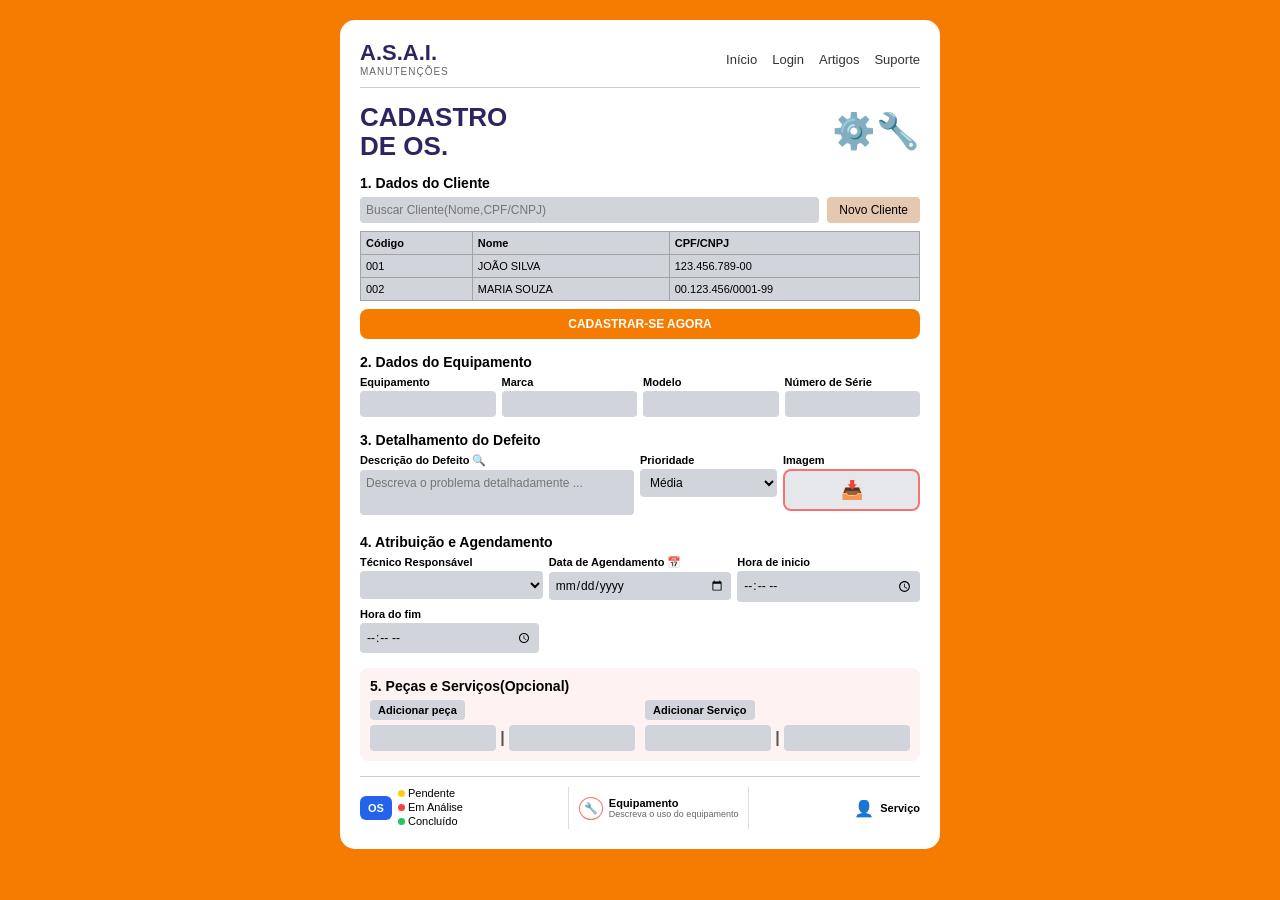
==== cadastro os/index.html @ ec94f160 "Atualizando nomes dos tecnicos no cadastro de OS" ====
<!DOCTYPE html>
<html lang="pt-br">
<head>
    <meta charset="UTF-8">
    <title>Cadastro de OS - ASAI Manutenções</title>
    <link rel="stylesheet" href="style.css">
</head>
<body>

    <div class="cartao">
        
        <!-- Topo da página -->
        <header>
            <div class="logo">
                <h1>A.S.A.I.</h1>
                <p>MANUTENÇÕES</p>
            </div>
            <ul class="menu">
                <li><a href="#">Início</a></li>
                <li><a href="#">Login</a></li>
                <li><a href="#">Artigos</a></li>
                <li><a href="#">Suporte</a></li>
            </ul>
        </header>

        <!-- Banner com Título -->
        <div class="banner">
            <h2>CADASTRO<br>DE OS.</h2>
            <div class="desenho-chave">⚙️🔧</div>
        </div>

        <!-- Bloco 1: Cliente -->
        <div class="secao">
            <h3>1. Dados do Cliente</h3>
            
            <div class="linha-busca">
                <input type="text" placeholder="Buscar Cliente(Nome,CPF/CNPJ)">
                <button type="button" class="btn-novo">Novo Cliente</button>
            </div>

            <table class="tabela">
                <thead>
                    <tr>
                        <th>Código</th>
                        <th>Nome</th>
                        <th>CPF/CNPJ</th>
                    </tr>
                </thead>
                <tbody>
                    <tr>
                        <td>001</td>
                        <td>JOÃO SILVA</td>
                        <td>123.456.789-00</td>
                    </tr>
                    <tr>
                        <td>002</td>
                        <td>MARIA SOUZA</td>
                        <td>00.123.456/0001-99</td>
                    </tr>
                </tbody>
            </table>

            <button type="button" class="btn-laranja">CADASTRAR-SE AGORA</button>
        </div>

        <!-- Bloco 2: Equipamento -->
        <div class="secao">
            <h3>2. Dados do Equipamento</h3>
            <div class="linha-4">
                <div class="campo">
                    <label>Equipamento</label>
                    <input type="text">
                </div>
                <div class="campo">
                    <label>Marca</label>
                    <input type="text">
                </div>
                <div class="campo">
                    <label>Modelo</label>
                    <input type="text">
                </div>
                <div class="campo">
                    <label>Número de Série</label>
                    <input type="text">
                </div>
            </div>
        </div>

        <!-- Bloco 3: Defeito -->
        <div class="secao">
            <h3>3. Detalhamento do Defeito</h3>
            <div class="linha-defeito">
                <div class="campo flex-2">
                    <label>Descrição do Defeito 🔍</label>
                    <textarea placeholder="Descreva o problema detalhadamente ..."></textarea>
                </div>
                <div class="campo">
                    <label>Prioridade</label>
                    <select>
                        <option>Baixa</option>
                        <option selected>Média</option>
                        <option>Alta</option>
                    </select>
                </div>
                <div class="campo">
                    <label>Imagem</label>
                    <div class="caixa-foto">📥</div>
                </div>
            </div>
        </div>

        <!-- Bloco 4: Agendamento -->
        <div class="secao">
            <h3>4. Atribuição e Agendamento</h3>
            <div class="linha-3">
                <div class="campo">
                    <label>Técnico Responsável</label>
                    <select>
                        <option value=""></option>
                        <option value="sofia">Sofia</option>
                        <option value="ananda">Ananda</option>
                        <option value="agnes">Agnes</option>
                        <option value="isabelli">Isabelli</option>
                    </select>
                </div>
                <div class="campo">
                    <label>Data de Agendamento 📅</label>
                    <input type="date">
                </div>
                <div class="campo">
                    <label>Hora de inicio</label>
                    <input type="time">
                </div>
            </div>
            <div class="campo campo-pequeno">
                <label>Hora do fim</label>
                <input type="time">
            </div>
        </div>

        <!-- Bloco 5: Peças e Serviços -->
        <div class="secao caixa-opcional">
            <h3>5. Peças e Serviços(Opcional)</h3>
            <div class="linha-2">
                <div>
                    <button type="button" class="btn-cinza">Adicionar peça</button>
                    <div class="campos-duplos">
                        <input type="text">
                        <span>|</span>
                        <input type="text">
                    </div>
                </div>
                <div>
                    <button type="button" class="btn-cinza">Adicionar Serviço</button>
                    <div class="campos-duplos">
                        <input type="text">
                        <span>|</span>
                        <input type="text">
                    </div>
                </div>
            </div>
        </div>

        <!-- Rodapé da página -->
        <footer>
            <div class="bloco-rodapé">
                <div class="quadrado-os">OS</div>
                <div class="legenda">
                    <p><span class="ponto amarelo"></span> Pendente</p>
                    <p><span class="ponto vermelho"></span> Em Análise</p>
                    <p><span class="ponto verde"></span> Concluído</p>
                </div>
            </div>

            <div class="bloco-rodapé border-lado">
                <div class="icone-redondo">🔧</div>
                <div>
                    <strong>Equipamento</strong>
                    <p class="txt-sub">Descreva o uso do equipamento</p>
                </div>
            </div>

            <div class="bloco-rodapé">
                <div class="icone-azul">👤</div>
                <div>
                    <strong>Serviço</strong>
                </div>
            </div>
        </footer>

    </div>

</body>
</html>
---- cadastro os/style.css ----
/* Reset básico de aluno */
* {
    margin: 0;
    padding: 0;
    box-sizing: border-box;
    font-family: Arial, sans-serif;
}

body {
    background-color: #f57c00;
    padding: 20px;
}

/* Container central */
.cartao {
    background-color: white;
    max-width: 600px;
    margin: 0 auto;
    padding: 20px;
    border-radius: 15px;
}

/* Header */
header {
    display: flex;
    justify-content: space-between;
    align-items: center;
    border-bottom: 1px solid #ccc;
    padding-bottom: 10px;
}

.logo h1 {
    color: #2b2661;
    font-size: 22px;
}

.logo p {
    font-size: 10px;
    color: #666;
    letter-spacing: 1px;
}

.menu {
    list-style: none;
    display: flex;
    gap: 15px;
}

.menu a {
    text-decoration: none;
    color: #333;
    font-size: 13px;
}

/* Banner */
.banner {
    display: flex;
    justify-content: space-between;
    align-items: center;
    margin: 15px 0;
}

.banner h2 {
    color: #2b2661;
    font-size: 26px;
    line-height: 1.1;
}

.desenho-chave {
    font-size: 35px;
}

/* Formulário e Seções */
.secao {
    margin-bottom: 15px;
}

.secao h3 {
    font-size: 14px;
    margin-bottom: 6px;
    color: #000;
}

label {
    display: block;
    font-size: 11px;
    font-weight: bold;
    margin-bottom: 3px;
}

input, select, textarea {
    width: 100%;
    background-color: #d1d5db;
    border: none;
    padding: 6px;
    border-radius: 4px;
    font-size: 12px;
}

textarea {
    height: 45px;
    resize: none;
}

/* Tabela e Clientes */
.linha-busca {
    display: flex;
    gap: 8px;
    margin-bottom: 8px;
}

.btn-novo {
    background-color: #e5c8b0;
    border: none;
    padding: 6px 12px;
    border-radius: 4px;
    font-size: 12px;
    cursor: pointer;
    white-space: nowrap;
}

.tabela {
    width: 100%;
    border-collapse: collapse;
    background-color: #d1d5db;
    font-size: 11px;
    margin-bottom: 8px;
}

.tabela th, .tabela td {
    border: 1px solid #a3a3a3;
    padding: 5px;
    text-align: left;
}

.btn-laranja {
    width: 100%;
    background-color: #f57c00;
    color: white;
    border: none;
    padding: 8px;
    font-weight: bold;
    font-size: 12px;
    border-radius: 8px;
    cursor: pointer;
}

/* Disposição dos Inputs (Grids / Flex) */
.linha-4 {
    display: flex;
    gap: 6px;
}

.linha-3 {
    display: flex;
    gap: 6px;
    margin-bottom: 6px;
}

.linha-2 {
    display: flex;
    gap: 10px;
}

.linha-2 > div {
    flex: 1;
}

.campo {
    flex: 1;
}

.campo-pequeno {
    width: 32%;
}

.linha-defeito {
    display: flex;
    gap: 6px;
}

.flex-2 {
    flex: 2;
}

.caixa-foto {
    background-color: #e5e7eb;
    border: 2px solid #f87171;
    border-radius: 8px;
    text-align: center;
    padding: 8px;
    font-size: 18px;
}

/* Peças e Serviços */
.caixa-opcional {
    background-color: #fef2f2;
    padding: 10px;
    border-radius: 8px;
}

.btn-cinza {
    background-color: #d1d5db;
    border: none;
    padding: 4px 8px;
    font-weight: bold;
    font-size: 11px;
    border-radius: 4px;
    margin-bottom: 5px;
    cursor: pointer;
}

.campos-duplos {
    display: flex;
    align-items: center;
    gap: 4px;
}

.campos-duplos span {
    font-weight: bold;
    color: #555;
}

/* Rodapé */
footer {
    display: flex;
    justify-content: space-between;
    border-top: 1px solid #ccc;
    padding-top: 10px;
    margin-top: 10px;
    font-size: 11px;
}

.bloco-rodapé {
    display: flex;
    align-items: center;
    gap: 6px;
}

.border-lado {
    border-left: 1px solid #ddd;
    border-right: 1px solid #ddd;
    padding: 0 10px;
}

.quadrado-os {
    background-color: #2563eb;
    color: white;
    font-weight: bold;
    padding: 6px 8px;
    border-radius: 6px;
}

.legenda p {
    margin-bottom: 2px;
}

.ponto {
    display: inline-block;
    width: 7px;
    height: 7px;
    border-radius: 50%;
}

.amarelo { background-color: #facc15; }
.vermelho { background-color: #ef4444; }
.verde { background-color: #22c55e; }

.icone-redondo {
    border: 1px solid #f87171;
    color: #ef4444;
    border-radius: 50%;
    padding: 4px;
}

.txt-sub {
    font-size: 9px;
    color: #666;
}

.icone-azul {
    color: #2563eb;
    font-size: 16px;
}
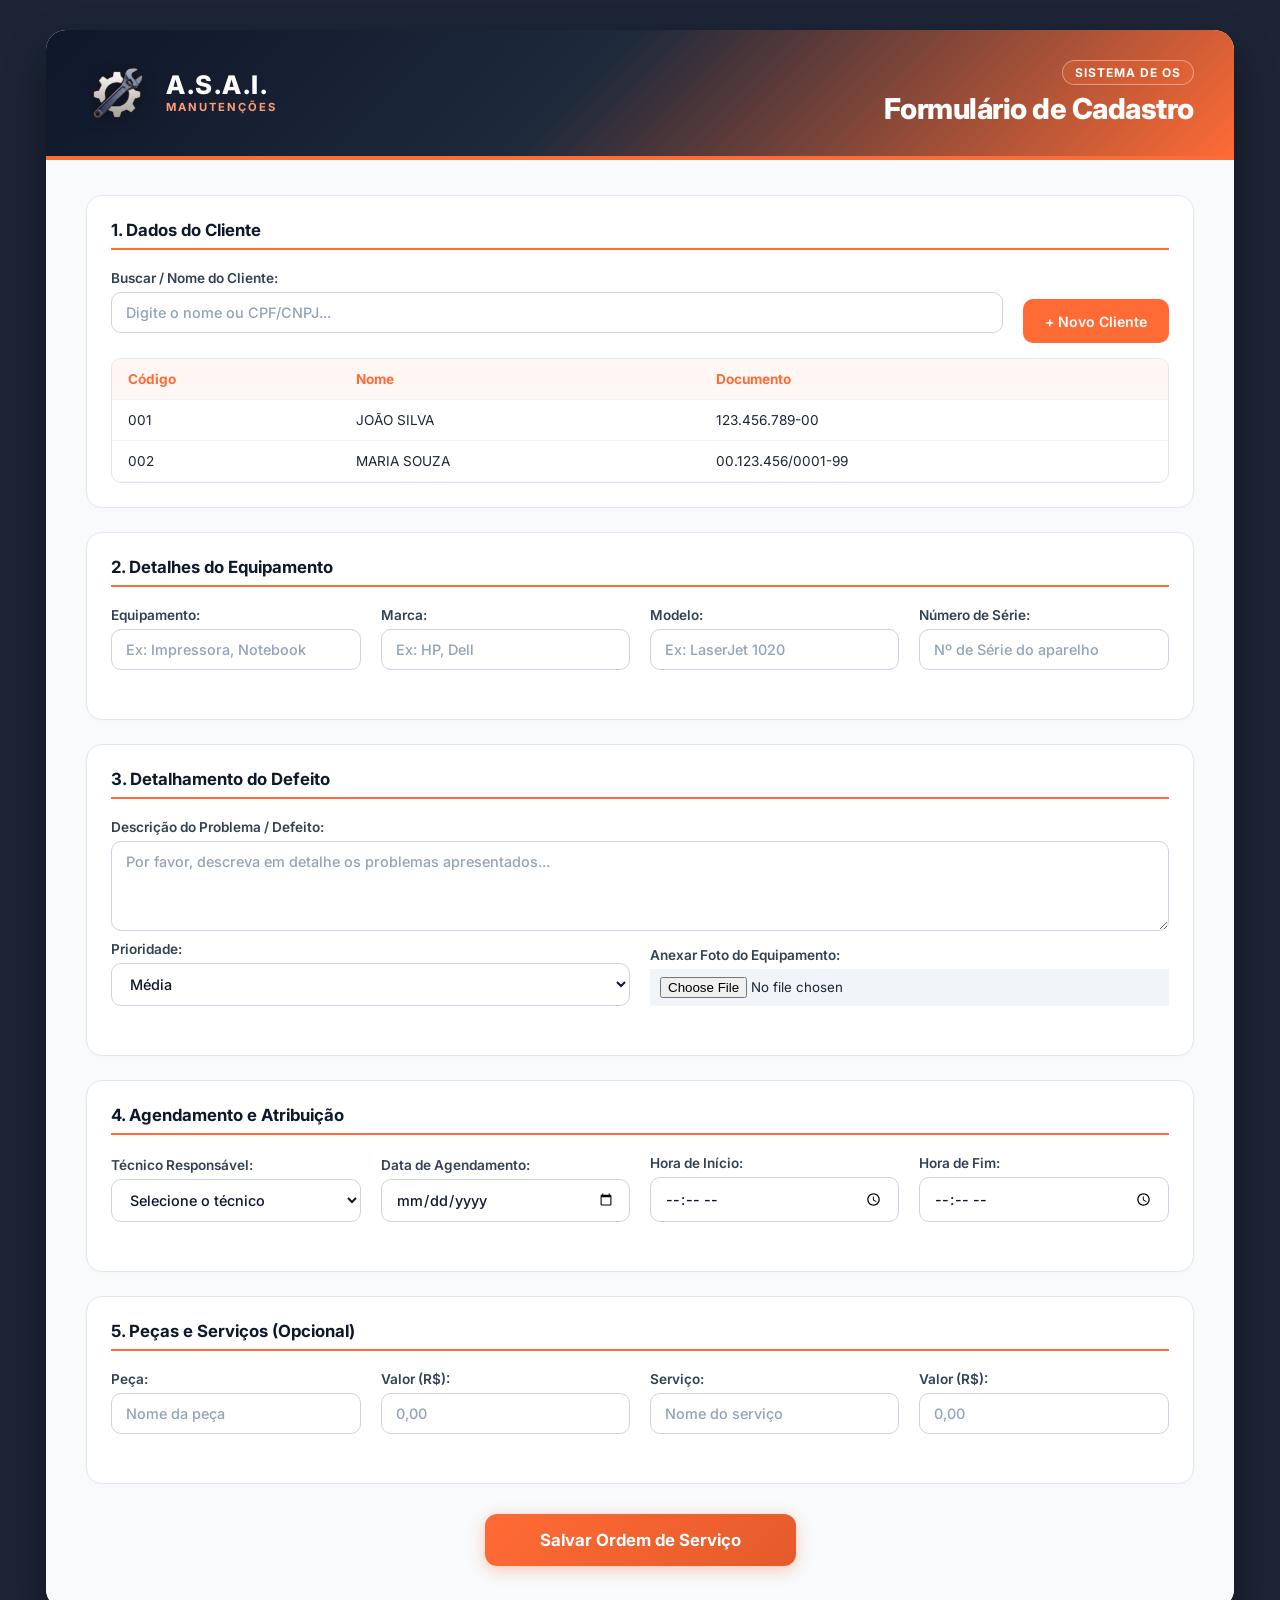
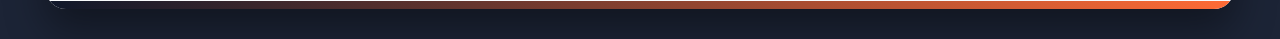
==== commit 6c9c196f: "Ajuste do layout e imagem pecas.png" ====
--- a/cadastro os/index.html
+++ b/cadastro os/index.html
@@ -2,191 +2,185 @@
 <html lang="pt-br">
 <head>
     <meta charset="UTF-8">
-    <title>Cadastro de OS - ASAI Manutenções</title>
+    <meta name="viewport" content="width=device-width, initial-scale=1.0">
+    <title>Cadastro de Ordem de Serviço - ASAI</title>
+    <!-- Fonte Inter -->
+    <link rel="preconnect" href="https://fonts.googleapis.com">
+    <link rel="preconnect" href="https://fonts.gstatic.com" crossorigin>
+    <link href="https://fonts.googleapis.com/css2?family=Inter:wght@400;500;600;700;800&display=swap" rel="stylesheet">
     <link rel="stylesheet" href="style.css">
 </head>
 <body>
 
-    <div class="cartao">
+    <div class="pagina-formulario">
         
-        <!-- Topo da página -->
-        <header>
-            <div class="logo">
-                <h1>A.S.A.I.</h1>
-                <p>MANUTENÇÕES</p>
+        <!-- Cabeçalho -->
+        <header class="cabecalho-novo">
+            <div class="bloco-logo">
+                <div class="logo-wrapper">
+                    <img src="pecas.png" alt="Logótipo ASAI" class="logo-img" onerror="this.src='peças.png';">
+                </div>
+                <div class="texto-logo">
+                    <h1 class="logo-titulo">A.S.A.I.</h1>
+                    <p class="logo-subtitulo">MANUTENÇÕES</p>
+                </div>
             </div>
-            <ul class="menu">
-                <li><a href="#">Início</a></li>
-                <li><a href="#">Login</a></li>
-                <li><a href="#">Artigos</a></li>
-                <li><a href="#">Suporte</a></li>
-            </ul>
+            <div class="bloco-titulo">
+                <span class="tag-os">SISTEMA DE OS</span>
+                <h2 class="titulo-destaque">Formulário de Cadastro</h2>
+            </div>
         </header>
 
-        <!-- Banner com Título -->
-        <div class="banner">
-            <h2>CADASTRO<br>DE OS.</h2>
-            <div class="desenho-chave">⚙️🔧</div>
-        </div>
+        <form id="form-os" class="corpo-formulario">
 
-        <!-- Bloco 1: Cliente -->
-        <div class="secao">
-            <h3>1. Dados do Cliente</h3>
-            
-            <div class="linha-busca">
-                <input type="text" placeholder="Buscar Cliente(Nome,CPF/CNPJ)">
-                <button type="button" class="btn-novo">Novo Cliente</button>
+            <!-- 1. Dados do Cliente -->
+            <div class="secao-container">
+                <div class="pilula-secao">1. Dados do Cliente</div>
+
+                <div class="linha-campo">
+                    <div class="campo flex-1">
+                        <label for="busca-cliente">Buscar / Nome do Cliente:</label>
+                        <input type="text" id="busca-cliente" placeholder="Digite o nome ou CPF/CNPJ...">
+                    </div>
+                    <button type="button" class="btn-acao">+ Novo Cliente</button>
+                </div>
+
+                <div class="tabela-container">
+                    <table class="tabela-clientes">
+                        <thead>
+                            <tr>
+                                <th>Código</th>
+                                <th>Nome</th>
+                                <th>Documento</th>
+                            </tr>
+                        </thead>
+                        <tbody>
+                            <tr>
+                                <td>001</td>
+                                <td>JOÃO SILVA</td>
+                                <td>123.456.789-00</td>
+                            </tr>
+                            <tr>
+                                <td>002</td>
+                                <td>MARIA SOUZA</td>
+                                <td>00.123.456/0001-99</td>
+                            </tr>
+                        </tbody>
+                    </table>
+                </div>
             </div>
 
-            <table class="tabela">
-                <thead>
-                    <tr>
-                        <th>Código</th>
-                        <th>Nome</th>
-                        <th>CPF/CNPJ</th>
-                    </tr>
-                </thead>
-                <tbody>
-                    <tr>
-                        <td>001</td>
-                        <td>JOÃO SILVA</td>
-                        <td>123.456.789-00</td>
-                    </tr>
-                    <tr>
-                        <td>002</td>
-                        <td>MARIA SOUZA</td>
-                        <td>00.123.456/0001-99</td>
-                    </tr>
-                </tbody>
-            </table>
+            <!-- 2. Detalhes do Equipamento -->
+            <div class="secao-container">
+                <div class="pilula-secao">2. Detalhes do Equipamento</div>
 
-            <button type="button" class="btn-laranja">CADASTRAR-SE AGORA</button>
-        </div>
-
-        <!-- Bloco 2: Equipamento -->
-        <div class="secao">
-            <h3>2. Dados do Equipamento</h3>
-            <div class="linha-4">
-                <div class="campo">
-                    <label>Equipamento</label>
-                    <input type="text">
-                </div>
-                <div class="campo">
-                    <label>Marca</label>
-                    <input type="text">
-                </div>
-                <div class="campo">
-                    <label>Modelo</label>
-                    <input type="text">
-                </div>
-                <div class="campo">
-                    <label>Número de Série</label>
-                    <input type="text">
-                </div>
-            </div>
-        </div>
-
-        <!-- Bloco 3: Defeito -->
-        <div class="secao">
-            <h3>3. Detalhamento do Defeito</h3>
-            <div class="linha-defeito">
-                <div class="campo flex-2">
-                    <label>Descrição do Defeito 🔍</label>
-                    <textarea placeholder="Descreva o problema detalhadamente ..."></textarea>
-                </div>
-                <div class="campo">
-                    <label>Prioridade</label>
-                    <select>
-                        <option>Baixa</option>
-                        <option selected>Média</option>
-                        <option>Alta</option>
-                    </select>
-                </div>
-                <div class="campo">
-                    <label>Imagem</label>
-                    <div class="caixa-foto">📥</div>
-                </div>
-            </div>
-        </div>
-
-        <!-- Bloco 4: Agendamento -->
-        <div class="secao">
-            <h3>4. Atribuição e Agendamento</h3>
-            <div class="linha-3">
-                <div class="campo">
-                    <label>Técnico Responsável</label>
-                    <select>
-                        <option value=""></option>
-                        <option value="sofia">Sofia</option>
-                        <option value="ananda">Ananda</option>
-                        <option value="agnes">Agnes</option>
-                        <option value="isabelli">Isabelli</option>
-                    </select>
-                </div>
-                <div class="campo">
-                    <label>Data de Agendamento 📅</label>
-                    <input type="date">
-                </div>
-                <div class="campo">
-                    <label>Hora de inicio</label>
-                    <input type="time">
-                </div>
-            </div>
-            <div class="campo campo-pequeno">
-                <label>Hora do fim</label>
-                <input type="time">
-            </div>
-        </div>
-
-        <!-- Bloco 5: Peças e Serviços -->
-        <div class="secao caixa-opcional">
-            <h3>5. Peças e Serviços(Opcional)</h3>
-            <div class="linha-2">
-                <div>
-                    <button type="button" class="btn-cinza">Adicionar peça</button>
-                    <div class="campos-duplos">
-                        <input type="text">
-                        <span>|</span>
-                        <input type="text">
+                <div class="linha-campo">
+                    <div class="campo flex-1">
+                        <label for="equipamento">Equipamento:</label>
+                        <input type="text" id="equipamento" placeholder="Ex: Impressora, Notebook">
                     </div>
-                </div>
-                <div>
-                    <button type="button" class="btn-cinza">Adicionar Serviço</button>
-                    <div class="campos-duplos">
-                        <input type="text">
-                        <span>|</span>
-                        <input type="text">
+                    <div class="campo flex-1">
+                        <label for="marca">Marca:</label>
+                        <input type="text" id="marca" placeholder="Ex: HP, Dell">
+                    </div>
+                    <div class="campo flex-1">
+                        <label for="modelo">Modelo:</label>
+                        <input type="text" id="modelo" placeholder="Ex: LaserJet 1020">
+                    </div>
+                    <div class="campo flex-1">
+                        <label for="num-serie">Número de Série:</label>
+                        <input type="text" id="num-serie" placeholder="Nº de Série do aparelho">
                     </div>
                 </div>
             </div>
-        </div>
 
-        <!-- Rodapé da página -->
-        <footer>
-            <div class="bloco-rodapé">
-                <div class="quadrado-os">OS</div>
-                <div class="legenda">
-                    <p><span class="ponto amarelo"></span> Pendente</p>
-                    <p><span class="ponto vermelho"></span> Em Análise</p>
-                    <p><span class="ponto verde"></span> Concluído</p>
+            <!-- 3. Detalhamento do Defeito -->
+            <div class="secao-container">
+                <div class="pilula-secao">3. Detalhamento do Defeito</div>
+
+                <div class="campo">
+                    <label for="descricao-defeito">Descrição do Problema / Defeito:</label>
+                    <textarea id="descricao-defeito" placeholder="Por favor, descreva em detalhe os problemas apresentados..."></textarea>
+                </div>
+
+                <div class="linha-campo">
+                    <div class="campo flex-1">
+                        <label for="prioridade">Prioridade:</label>
+                        <select id="prioridade">
+                            <option value="baixa">Baixa</option>
+                            <option value="media" selected>Média</option>
+                            <option value="alta">Alta</option>
+                        </select>
+                    </div>
+                    <div class="campo flex-1">
+                        <label>Anexar Foto do Equipamento:</label>
+                        <input type="file" id="foto-equipamento" class="input-file">
+                    </div>
                 </div>
             </div>
 
-            <div class="bloco-rodapé border-lado">
-                <div class="icone-redondo">🔧</div>
-                <div>
-                    <strong>Equipamento</strong>
-                    <p class="txt-sub">Descreva o uso do equipamento</p>
+            <!-- 4. Agendamento e Atribuição -->
+            <div class="secao-container">
+                <div class="pilula-secao">4. Agendamento e Atribuição</div>
+
+                <div class="linha-campo">
+                    <div class="campo flex-1">
+                        <label for="tecnico">Técnico Responsável:</label>
+                        <select id="tecnico">
+                            <option value="" disabled selected>Selecione o técnico</option>
+                            <option value="Sofia Gonçalves">Sofia Gonçalves</option>
+                            <option value="Ananda">Ananda</option>
+                            <option value="Agnes Aisha">Agnes Aisha</option>
+                            <option value="Isabelli Santos">Isabelli Santos</option>
+                        </select>
+                    </div>
+                    <div class="campo flex-1">
+                        <label for="data-agendamento">Data de Agendamento:</label>
+                        <input type="date" id="data-agendamento">
+                    </div>
+                    <div class="campo flex-1">
+                        <label for="hora-inicio">Hora de Início:</label>
+                        <input type="time" id="hora-inicio">
+                    </div>
+                    <div class="campo flex-1">
+                        <label for="hora-fim">Hora de Fim:</label>
+                        <input type="time" id="hora-fim">
+                    </div>
                 </div>
             </div>
 
-            <div class="bloco-rodapé">
-                <div class="icone-azul">👤</div>
-                <div>
-                    <strong>Serviço</strong>
+            <!-- 5. Peças e Serviços -->
+            <div class="secao-container">
+                <div class="pilula-secao">5. Peças e Serviços (Opcional)</div>
+
+                <div class="linha-campo">
+                    <div class="campo flex-1">
+                        <label>Peça:</label>
+                        <input type="text" placeholder="Nome da peça">
+                    </div>
+                    <div class="campo flex-1">
+                        <label>Valor (R$):</label>
+                        <input type="text" placeholder="0,00">
+                    </div>
+                    <div class="campo flex-1">
+                        <label>Serviço:</label>
+                        <input type="text" placeholder="Nome do serviço">
+                    </div>
+                    <div class="campo flex-1">
+                        <label>Valor (R$):</label>
+                        <input type="text" placeholder="0,00">
+                    </div>
                 </div>
             </div>
-        </footer>
+
+            <!-- Botão de Submissão -->
+            <div class="container-btn-submit">
+                <button type="submit" class="btn-submeter">Salvar Ordem de Serviço</button>
+            </div>
+
+        </form>
+
+        <footer class="rodape-faixa"></footer>
 
     </div>
 
--- a/cadastro os/style.css
+++ b/cadastro os/style.css
@@ -1,284 +1,319 @@
-/* Reset básico de aluno */
+/* CONFIGURAÇÃO GLOBAL E TIPOGRAFIA INTER */
 * {
     margin: 0;
     padding: 0;
     box-sizing: border-box;
-    font-family: Arial, sans-serif;
+    font-family: 'Inter', system-ui, -apple-system, sans-serif;
 }
 
 body {
-    background-color: #f57c00;
-    padding: 20px;
-}
-
-/* Container central */
-.cartao {
-    background-color: white;
-    max-width: 600px;
-    margin: 0 auto;
-    padding: 20px;
-    border-radius: 15px;
-}
-
-/* Header */
-header {
+    background: #1c2436; /* Fundo escuro azulado elegante */
+    padding: 30px 15px;
+    display: flex;
+    justify-content: center;
+    color: #1c2436;
+    min-height: 100vh;
+}
+
+/* CARTÃO PRINCIPAL DO FORMULÁRIO (GRANDE PARA COMPUTADOR) */
+.pagina-formulario {
+    background-color: #ffffff;
+    width: 95%;
+    max-width: 1300px; /* Largura expandida para PC */
+    border-radius: 20px;
+    overflow: hidden;
+    box-shadow: 0 20px 40px rgba(0, 0, 0, 0.4);
+}
+
+/* CABEÇALHO COM GRADIENTE AZUL MARINHO E LARANJA */
+.cabecalho-novo {
+    background: linear-gradient(135deg, #0f172a 0%, #1e293b 45%, #ff6b35 100%);
+    padding: 30px 40px;
     display: flex;
     justify-content: space-between;
     align-items: center;
-    border-bottom: 1px solid #ccc;
-    padding-bottom: 10px;
-}
-
-.logo h1 {
-    color: #2b2661;
-    font-size: 22px;
-}
-
-.logo p {
-    font-size: 10px;
-    color: #666;
+    color: #ffffff;
+    border-bottom: 4px solid #ff6b35;
+}
+
+.bloco-logo {
+    display: flex;
+    align-items: center;
+    gap: 15px;
+}
+
+/* LOGO TOTALMENTE NÍTIDA E SEM ESCURECER */
+.logo-wrapper {
+    background-color: transparent;
+    border: none;
+    border-radius: 0;
+    width: 65px;
+    height: 65px;
+    display: flex;
+    align-items: center;
+    justify-content: center;
+    box-shadow: none;
+    overflow: visible;
+}
+
+.logo-img {
+    width: 100%;
+    height: 100%;
+    object-fit: contain;
+    filter: brightness(1.1) drop-shadow(0 2px 8px rgba(0, 0, 0, 0.4));
+}
+
+.logo-titulo {
+    font-size: 1.6rem;
+    font-weight: 800;
+    letter-spacing: 1.5px;
+    color: #ffffff;
+    line-height: 1;
+}
+
+.logo-subtitulo {
+    font-size: 0.7rem;
+    font-weight: 700;
+    letter-spacing: 2px;
+    color: #ff9d76;
+    margin-top: 3px;
+}
+
+.bloco-titulo {
+    text-align: right;
+}
+
+.tag-os {
+    background: rgba(255, 107, 53, 0.25);
+    color: #ffffff;
+    border: 1px solid rgba(255, 255, 255, 0.4);
+    font-size: 0.75rem;
+    font-weight: 700;
+    padding: 4px 12px;
+    border-radius: 20px;
     letter-spacing: 1px;
-}
-
-.menu {
-    list-style: none;
-    display: flex;
-    gap: 15px;
-}
-
-.menu a {
-    text-decoration: none;
-    color: #333;
-    font-size: 13px;
-}
-
-/* Banner */
-.banner {
-    display: flex;
-    justify-content: space-between;
+    display: inline-block;
+    margin-bottom: 6px;
+}
+
+.titulo-destaque {
+    font-size: 1.8rem;
+    font-weight: 800;
+    color: #ffffff;
+    letter-spacing: -0.5px;
+}
+
+/* CORPO DO FORMULÁRIO */
+.corpo-formulario {
+    padding: 35px 40px;
+    background-color: #f8fafc;
+}
+
+.secao-container {
+    background: #ffffff;
+    padding: 24px;
+    border-radius: 16px;
+    border: 1px solid #e2e8f0;
+    margin-bottom: 24px;
+    box-shadow: 0 2px 8px rgba(0, 0, 0, 0.02);
+}
+
+/* PÍLULAS DE SECÇÃO DESTAQUE */
+.pilula-secao {
+    color: #0f172a;
+    font-size: 1.05rem;
+    font-weight: 700;
+    margin-bottom: 20px;
+    padding-bottom: 8px;
+    border-bottom: 2.5px solid #ff6b35;
+    display: flex;
     align-items: center;
-    margin: 15px 0;
-}
-
-.banner h2 {
-    color: #2b2661;
-    font-size: 26px;
-    line-height: 1.1;
-}
-
-.desenho-chave {
-    font-size: 35px;
-}
-
-/* Formulário e Seções */
-.secao {
+    gap: 8px;
+}
+
+/* LINHAS E CAMPOS (LADO A LADO NO PC) */
+.linha-campo {
+    display: flex;
+    flex-wrap: wrap;
+    gap: 20px;
     margin-bottom: 15px;
-}
-
-.secao h3 {
-    font-size: 14px;
+    align-items: flex-end;
+}
+
+.flex-1 {
+    flex: 1;
+    min-width: 200px;
+}
+
+.campo {
+    display: flex;
+    flex-direction: column;
+    margin-bottom: 10px;
+}
+
+label {
+    color: #334155;
+    font-size: 0.85rem;
+    font-weight: 600;
     margin-bottom: 6px;
-    color: #000;
-}
-
-label {
-    display: block;
-    font-size: 11px;
-    font-weight: bold;
-    margin-bottom: 3px;
-}
-
-input, select, textarea {
+}
+
+input[type="text"],
+input[type="date"],
+input[type="time"],
+select,
+textarea {
     width: 100%;
-    background-color: #d1d5db;
+    border: 1.5px solid #cbd5e1;
+    border-radius: 10px;
+    padding: 11px 14px;
+    font-size: 0.9rem;
+    font-weight: 500;
+    color: #0f172a;
+    outline: none;
+    background-color: #ffffff;
+    transition: all 0.2s ease-in-out;
+}
+
+input[type="text"]::placeholder,
+textarea::placeholder {
+    color: #94a3b8;
+}
+
+input:focus,
+select:focus,
+textarea:focus {
+    border-color: #ff6b35;
+    box-shadow: 0 0 0 3px rgba(255, 107, 53, 0.15);
+}
+
+textarea {
+    min-height: 90px;
+    resize: vertical;
+}
+
+.input-file {
+    padding: 8px 10px;
+    background-color: #f1f5f9;
+}
+
+/* TABELA DE CLIENTES */
+.tabela-container {
+    overflow-x: auto;
+    margin-top: 12px;
+    border: 1px solid #e2e8f0;
+    border-radius: 10px;
+}
+
+.tabela-clientes {
+    width: 100%;
+    border-collapse: collapse;
+    font-size: 0.85rem;
+}
+
+.tabela-clientes th,
+.tabela-clientes td {
+    padding: 12px 16px;
+    text-align: left;
+    border-bottom: 1px solid #f1f5f9;
+}
+
+.tabela-clientes th {
+    background-color: #fff7f4;
+    color: #ff6b35;
+    font-weight: 700;
+}
+
+.tabela-clientes tr:hover {
+    background-color: #f8fafc;
+}
+
+/* BOTÕES */
+.btn-acao {
+    background-color: #ff6b35;
+    color: #ffffff;
     border: none;
-    padding: 6px;
-    border-radius: 4px;
-    font-size: 12px;
-}
-
-textarea {
-    height: 45px;
-    resize: none;
-}
-
-/* Tabela e Clientes */
-.linha-busca {
-    display: flex;
-    gap: 8px;
-    margin-bottom: 8px;
-}
-
-.btn-novo {
-    background-color: #e5c8b0;
-    border: none;
-    padding: 6px 12px;
-    border-radius: 4px;
-    font-size: 12px;
+    padding: 11px 22px;
+    border-radius: 10px;
+    font-weight: 600;
+    font-size: 0.88rem;
     cursor: pointer;
     white-space: nowrap;
-}
-
-.tabela {
-    width: 100%;
-    border-collapse: collapse;
-    background-color: #d1d5db;
-    font-size: 11px;
-    margin-bottom: 8px;
-}
-
-.tabela th, .tabela td {
-    border: 1px solid #a3a3a3;
-    padding: 5px;
-    text-align: left;
-}
-
-.btn-laranja {
-    width: 100%;
-    background-color: #f57c00;
-    color: white;
+    height: 44px;
+    transition: all 0.2s ease;
+}
+
+.btn-acao:hover {
+    background-color: #e55a2b;
+    transform: translateY(-1px);
+}
+
+.container-btn-submit {
+    text-align: center;
+    margin-top: 30px;
+}
+
+.btn-submeter {
+    background: linear-gradient(135deg, #ff6b35 0%, #e55a2b 100%);
+    color: #ffffff;
     border: none;
-    padding: 8px;
-    font-weight: bold;
-    font-size: 12px;
-    border-radius: 8px;
+    padding: 16px 55px;
+    border-radius: 12px;
+    font-size: 1.05rem;
+    font-weight: 700;
     cursor: pointer;
-}
-
-/* Disposição dos Inputs (Grids / Flex) */
-.linha-4 {
-    display: flex;
-    gap: 6px;
-}
-
-.linha-3 {
-    display: flex;
-    gap: 6px;
-    margin-bottom: 6px;
-}
-
-.linha-2 {
-    display: flex;
-    gap: 10px;
-}
-
-.linha-2 > div {
-    flex: 1;
-}
-
-.campo {
-    flex: 1;
-}
-
-.campo-pequeno {
-    width: 32%;
-}
-
-.linha-defeito {
-    display: flex;
-    gap: 6px;
-}
-
-.flex-2 {
-    flex: 2;
-}
-
-.caixa-foto {
-    background-color: #e5e7eb;
-    border: 2px solid #f87171;
-    border-radius: 8px;
-    text-align: center;
-    padding: 8px;
-    font-size: 18px;
-}
-
-/* Peças e Serviços */
-.caixa-opcional {
-    background-color: #fef2f2;
-    padding: 10px;
-    border-radius: 8px;
-}
-
-.btn-cinza {
-    background-color: #d1d5db;
-    border: none;
-    padding: 4px 8px;
-    font-weight: bold;
-    font-size: 11px;
-    border-radius: 4px;
-    margin-bottom: 5px;
-    cursor: pointer;
-}
-
-.campos-duplos {
-    display: flex;
-    align-items: center;
-    gap: 4px;
-}
-
-.campos-duplos span {
-    font-weight: bold;
-    color: #555;
-}
-
-/* Rodapé */
-footer {
-    display: flex;
-    justify-content: space-between;
-    border-top: 1px solid #ccc;
-    padding-top: 10px;
-    margin-top: 10px;
-    font-size: 11px;
-}
-
-.bloco-rodapé {
-    display: flex;
-    align-items: center;
-    gap: 6px;
-}
-
-.border-lado {
-    border-left: 1px solid #ddd;
-    border-right: 1px solid #ddd;
-    padding: 0 10px;
-}
-
-.quadrado-os {
-    background-color: #2563eb;
-    color: white;
-    font-weight: bold;
-    padding: 6px 8px;
-    border-radius: 6px;
-}
-
-.legenda p {
-    margin-bottom: 2px;
-}
-
-.ponto {
-    display: inline-block;
-    width: 7px;
-    height: 7px;
-    border-radius: 50%;
-}
-
-.amarelo { background-color: #facc15; }
-.vermelho { background-color: #ef4444; }
-.verde { background-color: #22c55e; }
-
-.icone-redondo {
-    border: 1px solid #f87171;
-    color: #ef4444;
-    border-radius: 50%;
-    padding: 4px;
-}
-
-.txt-sub {
-    font-size: 9px;
-    color: #666;
-}
-
-.icone-azul {
-    color: #2563eb;
-    font-size: 16px;
+    box-shadow: 0 4px 15px rgba(255, 107, 53, 0.35);
+    transition: all 0.2s ease;
+}
+
+.btn-submeter:hover {
+    transform: translateY(-2px);
+    box-shadow: 0 6px 20px rgba(255, 107, 53, 0.45);
+}
+
+/* RODAPÉ */
+.rodape-faixa {
+    height: 8px;
+    background: linear-gradient(90deg, #0f172a 0%, #ff6b35 100%);
+}
+
+/* RESPONSIVIDADE (TABLETS E CELULARES) */
+@media (max-width: 768px) {
+    .pagina-formulario {
+        width: 100%;
+        border-radius: 12px;
+    }
+
+    .cabecalho-novo {
+        flex-direction: column;
+        text-align: center;
+        gap: 15px;
+        padding: 25px 20px;
+    }
+
+    .bloco-logo {
+        flex-direction: column;
+    }
+
+    .bloco-titulo {
+        text-align: center;
+    }
+
+    .linha-campo {
+        flex-direction: column;
+        gap: 0;
+    }
+
+    .flex-1 {
+        width: 100%;
+    }
+
+    .corpo-formulario {
+        padding: 20px 15px;
+    }
+
+    .btn-acao {
+        width: 100%;
+        margin-top: 5px;
+    }
 }
